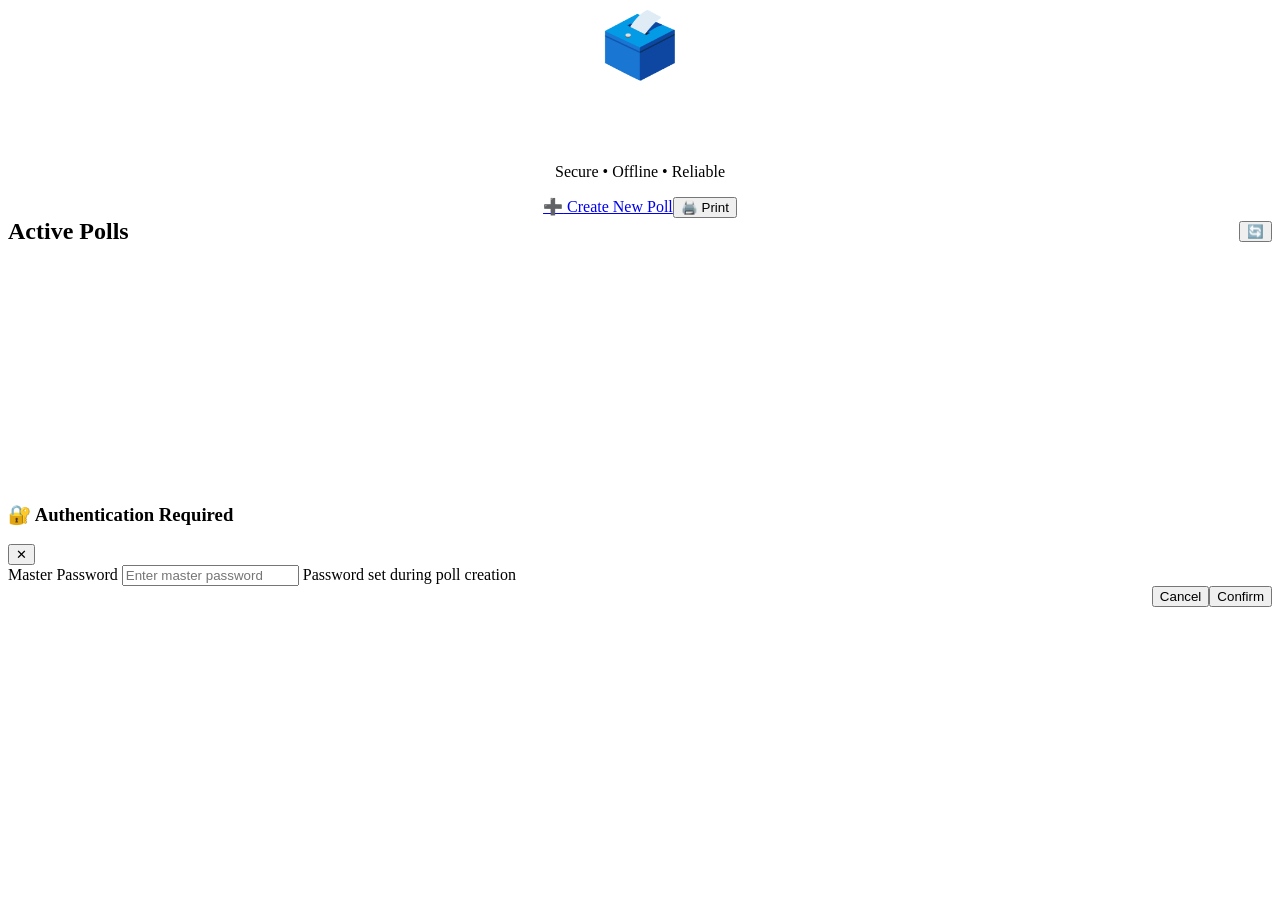
==== index.html @ eddc34a4 "Add files via upload" ====
<!DOCTYPE html>
<html lang="en" data-theme="light">
<head>
  <meta charset="UTF-8">
  <meta name="viewport" content="width=device-width, initial-scale=1.0, viewport-fit=cover">
  <meta name="theme-color" content="#6366f1">
  <meta name="description" content="Secure Offline Voting Portal">
  <title>Election Portal - Home</title>
  <link rel="stylesheet" href="css/styles.css">
  <link rel="preconnect" href="https://fonts.googleapis.com">
  <link href="https://fonts.googleapis.com/css2?family=Inter:wght@400;500;600;700;800&display=swap" rel="stylesheet">
</head>
<body>
  <div class="app-container">
    <header class="glass-panel" style="margin-bottom: var(--spacing-xl); text-align: center;">
      <div style="font-size: 4rem; margin-bottom: var(--spacing-md);">🗳️</div>
      <h1 style="background: linear-gradient(135deg, var(--primary), var(--secondary)); -webkit-background-clip: text; -webkit-text-fill-color: transparent; background-clip: text;">
        Election Portal
      </h1>
      <p style="color: var(--text-secondary);">Secure • Offline • Reliable</p>
      
      <div style="margin-top: var(--spacing-lg); display: flex; gap: var(--spacing-md); justify-content: center; flex-wrap: wrap;">
        <a href="create.html" class="btn btn-primary btn-lg">
          <span>➕</span> Create New Poll
        </a>
        <button onclick="window.print()" class="btn btn-outline">
          <span>🖨️</span> Print
        </button>
      </div>
    </header>

    <div style="display: flex; justify-content: space-between; align-items: center; margin-bottom: var(--spacing-lg);">
      <h2 style="margin: 0;">Active Polls</h2>
      <div>
        <button onclick="refreshPolls()" class="btn btn-sm btn-outline" title="Refresh">
          🔄
        </button>
      </div>
    </div>

    <div id="polls-container">
      <!-- Skeleton Loading -->
      <div class="skeleton" style="height: 120px; margin-bottom: var(--spacing-md);"></div>
      <div class="skeleton" style="height: 120px; margin-bottom: var(--spacing-md);"></div>
    </div>

    <!-- Empty State -->
    <div id="empty-state" style="display: none; text-align: center; padding: var(--spacing-xl);">
      <div style="font-size: 5rem;">📋</div>
      <h3>No Polls Yet</h3>
      <p style="color: var(--text-secondary);">Create your first election poll to get started.</p>
    </div>

    <!-- Stats Section -->
    <div id="stats-section" style="margin-top: var(--spacing-xl); display: none;">
      <div class="glass-panel">
        <h3>📊 Quick Stats</h3>
        <div style="display: grid; grid-template-columns: repeat(3, 1fr); gap: var(--spacing-md); text-align: center;">
          <div>
            <div style="font-size: 2rem; font-weight: 800;" id="stat-total">0</div>
            <small style="color: var(--text-secondary);">Total Polls</small>
          </div>
          <div>
            <div style="font-size: 2rem; font-weight: 800; color: var(--success);" id="stat-active">0</div>
            <small style="color: var(--text-secondary);">Active</small>
          </div>
          <div>
            <div style="font-size: 2rem; font-weight: 800; color: var(--warning);" id="stat-ended">0</div>
            <small style="color: var(--text-secondary);">Ended</small>
          </div>
        </div>
      </div>
    </div>
  </div>

  <!-- Password Modal -->
  <div id="password-modal" class="modal-overlay">
    <div class="modal-dialog">
      <div class="modal-header">
        <h3 id="password-modal-title">🔐 Authentication Required</h3>
        <button class="modal-close" onclick="closeModal('password-modal')">✕</button>
      </div>
      <div class="form-group">
        <label class="form-label" for="master-password">Master Password</label>
        <input type="password" id="master-password" class="form-input" 
               placeholder="Enter master password" autocomplete="off"
               onkeypress="if(event.key==='Enter') confirmAction()">
        <span class="form-hint">Password set during poll creation</span>
      </div>
      <div style="display: flex; gap: var(--spacing-md); justify-content: flex-end;">
        <button class="btn btn-outline" onclick="closeModal('password-modal')">Cancel</button>
        <button class="btn btn-primary" id="confirm-password-btn">Confirm</button>
      </div>
    </div>
  </div>

  <script src="js/db.js"></script>
  <script src="js/crypto.js"></script>
  <script src="js/utils.js"></script>
  <script src="js/notifications.js"></script>
  <script src="js/theme.js"></script>
  <script>
    let currentAction = null;

    async function loadPolls() {
      try {
        const polls = await db.getPolls();
        const container = document.getElementById('polls-container');
        const emptyState = document.getElementById('empty-state');
        const statsSection = document.getElementById('stats-section');

        if (!polls || polls.length === 0) {
          container.innerHTML = '';
          emptyState.style.display = 'block';
          statsSection.style.display = 'none';
          return;
        }

        emptyState.style.display = 'none';
        statsSection.style.display = 'block';

        // Sort polls: active first, then pending, then ended
        const sortedPolls = polls.sort((a, b) => {
          const order = { active: 0, pending: 1, ended: 2 };
          return order[a.status] - order[b.status];
        });

        // Update stats
        document.getElementById('stat-total').textContent = polls.length;
        document.getElementById('stat-active').textContent = polls.filter(p => p.status === 'active').length;
        document.getElementById('stat-ended').textContent = polls.filter(p => p.status === 'ended').length;

        container.innerHTML = sortedPolls.map(poll => {
          const statusBadge = `<span class="badge badge-${poll.status}">${poll.status}</span>`;
          const candidateCount = poll.candidates?.length || 0;
          const voterCount = poll.votedCombos?.length || 0;
          
          let actionButtons = '';
          
          if (poll.status === 'pending') {
            actionButtons = `
              <button class="btn btn-primary btn-sm" onclick="event.stopPropagation(); openActionModal('${poll.id}', 'start')">
                ▶️ Start Poll
              </button>
            `;
          } else if (poll.status === 'active') {
            actionButtons = `
              <button class="btn btn-success btn-sm" onclick="event.stopPropagation(); openVoting('${poll.id}')">
                🗳️ Open Voting
              </button>
            `;
          } else if (poll.status === 'ended') {
            actionButtons = `
              <button class="btn btn-primary btn-sm" onclick="event.stopPropagation(); openResults('${poll.id}')">
                📊 View Results
              </button>
            `;
          }

          return `
            <div class="card" onclick="handleCardClick('${poll.id}')" style="cursor: pointer;">
              <div class="card-header">
                <div>
                  <h3 style="margin: 0;">${escapeHtml(poll.postName)}</h3>
                  ${statusBadge}
                </div>
                <div style="font-size: 0.875rem; color: var(--text-secondary);">
                  ${Utils.formatDate(poll.createdAt)}
                </div>
              </div>
              <div style="margin-bottom: var(--spacing-md); color: var(--text-secondary);">
                <span>👥 ${candidateCount} Candidates</span>
                <span style="margin-left: var(--spacing-lg);">✅ ${voterCount} Votes</span>
              </div>
              <div style="display: flex; gap: var(--spacing-sm); flex-wrap: wrap;">
                ${actionButtons}
              </div>
            </div>
          `;
        }).join('');
      } catch (error) {
        console.error('Error loading polls:', error);
        notifications.error('Failed to load polls');
      }
    }

    function handleCardClick(pollId) {
      // Could expand card or show quick actions
    }

    function openVoting(pollId) {
      window.location.href = `voting.html?pollId=${pollId}`;
    }

    function openResults(pollId) {
      window.location.href = `results.html?pollId=${pollId}`;
    }

    function openActionModal(pollId, actionType) {
      currentAction = { pollId, actionType };
      document.getElementById('master-password').value = '';
      document.getElementById('password-modal-title').textContent = 
        actionType === 'start' ? '🔐 Start Poll' : '🔐 View Results';
      showModal('password-modal');
      
      // Focus on password input
      setTimeout(() => {
        document.getElementById('master-password').focus();
      }, 100);
    }

    async function confirmAction() {
      const password = document.getElementById('master-password').value;
      
      if (!password) {
        notifications.warning('Please enter password');
        return;
      }

      try {
        const poll = await db.getPoll(currentAction.pollId);
        
        if (!poll) {
          notifications.error('Poll not found');
          return;
        }

        const isValid = await cryptoManager.verifyPassword(password, poll.masterPasswordHash);
        
        if (!isValid) {
          notifications.error('Incorrect password');
          document.getElementById('master-password').classList.add('form-error');
          setTimeout(() => {
            document.getElementById('master-password').classList.remove('form-error');
          }, 1000);
          return;
        }

        closeModal('password-modal');

        if (currentAction.actionType === 'start') {
          await handleStartPoll(poll);
        } else if (currentAction.actionType === 'result') {
          openResults(poll.id);
        }
      } catch (error) {
        console.error('Error:', error);
        notifications.error('An error occurred');
      }
    }

    async function handleStartPoll(poll) {
      const allPolls = await db.getPolls();
      const activePoll = allPolls.find(p => p.status === 'active' && p.id !== poll.id);
      
      if (activePoll) {
        notifications.warning(`Another poll "${activePoll.postName}" is already active. End it first.`);
        return;
      }

      poll.status = 'active';
      poll.startedAt = Date.now();
      await db.savePoll(poll);
      
      notifications.success(`Poll "${poll.postName}" started successfully!`);
      Utils.playSound('success');
      
      await loadPolls();
    }

    function showModal(id) {
      document.getElementById(id).classList.add('active');
    }

    function closeModal(id) {
      document.getElementById(id).classList.remove('active');
    }

    async function refreshPolls() {
      db.clearCache();
      await loadPolls();
      notifications.info('Polls refreshed');
    }

    function escapeHtml(text) {
      const div = document.createElement('div');
      div.textContent = text;
      return div.innerHTML;
    }

    // Close modal on overlay click
    document.getElementById('password-modal').addEventListener('click', (e) => {
      if (e.target === e.currentTarget) {
        closeModal('password-modal');
      }
    });

    // Confirm button
    document.getElementById('confirm-password-btn').addEventListener('click', confirmAction);

    // Keyboard shortcuts
    document.addEventListener('keydown', (e) => {
      if (e.key === 'Escape') {
        closeModal('password-modal');
      }
    });

    // Auto-refresh every 30 seconds
    setInterval(refreshPolls, 30000);

    // Initial load
    loadPolls();
  </script>
</body>
</html>
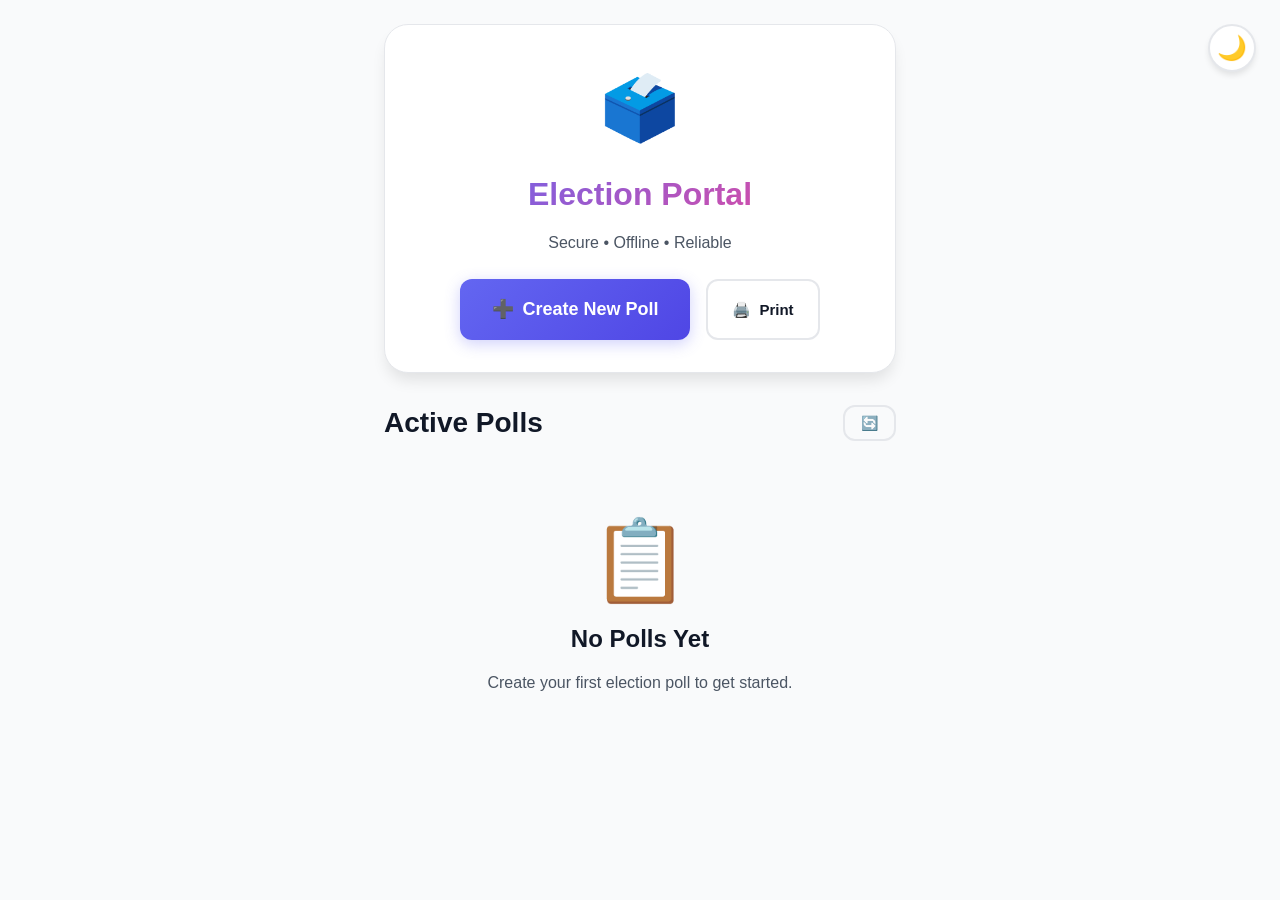
==== commit 33c864a8: "Update index.html" ====
--- a/index.html
+++ b/index.html
@@ -6,7 +6,7 @@
   <meta name="theme-color" content="#6366f1">
   <meta name="description" content="Secure Offline Voting Portal">
   <title>Election Portal - Home</title>
-  <link rel="stylesheet" href="css/styles.css">
+  <link rel="stylesheet" href="styles.css">
   <link rel="preconnect" href="https://fonts.googleapis.com">
   <link href="https://fonts.googleapis.com/css2?family=Inter:wght@400;500;600;700;800&display=swap" rel="stylesheet">
 </head>
@@ -94,11 +94,11 @@
     </div>
   </div>
 
-  <script src="js/db.js"></script>
-  <script src="js/crypto.js"></script>
-  <script src="js/utils.js"></script>
-  <script src="js/notifications.js"></script>
-  <script src="js/theme.js"></script>
+  <script src="db.js"></script>
+  <script src="crypto.js"></script>
+  <script src="utils.js"></script>
+  <script src="notifications.js"></script>
+  <script src="theme.js"></script>
   <script>
     let currentAction = null;
 
--- a/styles.css
+++ b/styles.css
@@ -0,0 +1,688 @@
+/* ===== CSS Custom Properties ===== */
+:root {
+  /* Colors */
+  --primary: #6366f1;
+  --primary-light: #818cf8;
+  --primary-dark: #4f46e5;
+  --secondary: #ec4899;
+  --success: #10b981;
+  --danger: #ef4444;
+  --warning: #f59e0b;
+  --info: #3b82f6;
+  
+  /* Neutrals */
+  --gray-50: #f9fafb;
+  --gray-100: #f3f4f6;
+  --gray-200: #e5e7eb;
+  --gray-300: #d1d5db;
+  --gray-400: #9ca3af;
+  --gray-500: #6b7280;
+  --gray-600: #4b5563;
+  --gray-700: #374151;
+  --gray-800: #1f2937;
+  --gray-900: #111827;
+  
+  /* Theme */
+  --bg-primary: var(--gray-50);
+  --bg-secondary: #ffffff;
+  --bg-tertiary: var(--gray-100);
+  --text-primary: var(--gray-900);
+  --text-secondary: var(--gray-600);
+  --border-color: var(--gray-200);
+  --shadow-sm: 0 1px 2px rgba(0,0,0,0.05);
+  --shadow-md: 0 4px 6px -1px rgba(0,0,0,0.1);
+  --shadow-lg: 0 10px 15px -3px rgba(0,0,0,0.1);
+  --shadow-xl: 0 20px 25px -5px rgba(0,0,0,0.1);
+  
+  /* Spacing */
+  --spacing-xs: 0.25rem;
+  --spacing-sm: 0.5rem;
+  --spacing-md: 1rem;
+  --spacing-lg: 1.5rem;
+  --spacing-xl: 2rem;
+  
+  /* Border Radius */
+  --radius-sm: 0.375rem;
+  --radius-md: 0.5rem;
+  --radius-lg: 0.75rem;
+  --radius-xl: 1rem;
+  --radius-2xl: 1.5rem;
+  --radius-full: 9999px;
+  
+  /* Transitions */
+  --transition-fast: 150ms cubic-bezier(0.4, 0, 0.2, 1);
+  --transition-base: 300ms cubic-bezier(0.4, 0, 0.2, 1);
+  --transition-slow: 500ms cubic-bezier(0.4, 0, 0.2, 1);
+}
+
+/* Dark Theme */
+[data-theme="dark"] {
+  --bg-primary: var(--gray-900);
+  --bg-secondary: var(--gray-800);
+  --bg-tertiary: var(--gray-700);
+  --text-primary: var(--gray-50);
+  --text-secondary: var(--gray-300);
+  --border-color: var(--gray-600);
+  --shadow-sm: 0 1px 2px rgba(0,0,0,0.3);
+  --shadow-md: 0 4px 6px rgba(0,0,0,0.4);
+  --shadow-lg: 0 10px 15px rgba(0,0,0,0.5);
+  --shadow-xl: 0 20px 25px rgba(0,0,0,0.6);
+}
+
+/* ===== Reset & Base ===== */
+*,
+*::before,
+*::after {
+  margin: 0;
+  padding: 0;
+  box-sizing: border-box;
+}
+
+html {
+  font-size: 16px;
+  -webkit-text-size-adjust: 100%;
+}
+
+body {
+  font-family: 'Inter', -apple-system, BlinkMacSystemFont, 'Segoe UI', Roboto, sans-serif;
+  background: var(--bg-primary);
+  color: var(--text-primary);
+  line-height: 1.6;
+  min-height: 100vh;
+  transition: background var(--transition-base), color var(--transition-base);
+  overflow-x: hidden;
+}
+
+/* ===== Scrollbar Styling ===== */
+::-webkit-scrollbar {
+  width: 8px;
+}
+
+::-webkit-scrollbar-track {
+  background: var(--bg-tertiary);
+}
+
+::-webkit-scrollbar-thumb {
+  background: var(--primary-light);
+  border-radius: var(--radius-full);
+}
+
+::-webkit-scrollbar-thumb:hover {
+  background: var(--primary);
+}
+
+/* ===== Typography ===== */
+h1, h2, h3, h4, h5, h6 {
+  font-weight: 700;
+  line-height: 1.2;
+  margin-bottom: var(--spacing-md);
+}
+
+h1 { font-size: 2rem; }
+h2 { font-size: 1.75rem; }
+h3 { font-size: 1.5rem; }
+h4 { font-size: 1.25rem; }
+
+p {
+  margin-bottom: var(--spacing-md);
+}
+
+/* ===== Layout ===== */
+.app-container {
+  max-width: 560px;
+  margin: 0 auto;
+  padding: var(--spacing-lg);
+  min-height: 100vh;
+}
+
+.glass-panel {
+  background: var(--bg-secondary);
+  backdrop-filter: blur(20px);
+  border: 1px solid var(--border-color);
+  border-radius: var(--radius-2xl);
+  padding: var(--spacing-xl);
+  box-shadow: var(--shadow-lg);
+}
+
+/* ===== Theme Toggle ===== */
+.theme-toggle {
+  position: fixed;
+  top: var(--spacing-lg);
+  right: var(--spacing-lg);
+  z-index: 1000;
+  background: var(--bg-secondary);
+  border: 2px solid var(--border-color);
+  border-radius: var(--radius-full);
+  width: 48px;
+  height: 48px;
+  cursor: pointer;
+  display: flex;
+  align-items: center;
+  justify-content: center;
+  font-size: 1.5rem;
+  box-shadow: var(--shadow-md);
+  transition: all var(--transition-fast);
+}
+
+.theme-toggle:hover {
+  transform: scale(1.1) rotate(15deg);
+  box-shadow: var(--shadow-lg);
+}
+
+.theme-toggle:active {
+  transform: scale(0.95);
+}
+
+/* ===== Buttons ===== */
+.btn {
+  display: inline-flex;
+  align-items: center;
+  justify-content: center;
+  gap: var(--spacing-sm);
+  padding: 0.75rem 1.5rem;
+  border: none;
+  border-radius: var(--radius-lg);
+  font-weight: 600;
+  font-size: 0.9375rem;
+  cursor: pointer;
+  transition: all var(--transition-fast);
+  text-decoration: none;
+  position: relative;
+  overflow: hidden;
+  white-space: nowrap;
+}
+
+.btn::after {
+  content: '';
+  position: absolute;
+  inset: 0;
+  background: rgba(255,255,255,0.1);
+  opacity: 0;
+  transition: opacity var(--transition-fast);
+}
+
+.btn:hover::after {
+  opacity: 1;
+}
+
+.btn:active {
+  transform: scale(0.97);
+}
+
+.btn:disabled {
+  opacity: 0.5;
+  cursor: not-allowed;
+  pointer-events: none;
+}
+
+.btn-primary {
+  background: linear-gradient(135deg, var(--primary), var(--primary-dark));
+  color: white;
+  box-shadow: 0 4px 15px rgba(99, 102, 241, 0.3);
+}
+
+.btn-primary:hover {
+  box-shadow: 0 6px 20px rgba(99, 102, 241, 0.4);
+  transform: translateY(-2px);
+}
+
+.btn-success {
+  background: linear-gradient(135deg, var(--success), #059669);
+  color: white;
+  box-shadow: 0 4px 15px rgba(16, 185, 129, 0.3);
+}
+
+.btn-success:hover {
+  box-shadow: 0 6px 20px rgba(16, 185, 129, 0.4);
+}
+
+.btn-danger {
+  background: linear-gradient(135deg, var(--danger), #dc2626);
+  color: white;
+  box-shadow: 0 4px 15px rgba(239, 68, 68, 0.3);
+}
+
+.btn-outline {
+  background: transparent;
+  border: 2px solid var(--border-color);
+  color: var(--text-primary);
+}
+
+.btn-outline:hover {
+  background: var(--bg-tertiary);
+  border-color: var(--primary);
+  color: var(--primary);
+}
+
+.btn-lg {
+  padding: 1rem 2rem;
+  font-size: 1.125rem;
+}
+
+.btn-sm {
+  padding: 0.5rem 1rem;
+  font-size: 0.875rem;
+}
+
+.btn-block {
+  display: flex;
+  width: 100%;
+}
+
+.btn-icon {
+  width: 40px;
+  height: 40px;
+  padding: 0;
+  border-radius: var(--radius-full);
+}
+
+/* ===== Forms ===== */
+.form-group {
+  margin-bottom: var(--spacing-lg);
+}
+
+.form-label {
+  display: block;
+  font-weight: 600;
+  margin-bottom: var(--spacing-sm);
+  color: var(--text-secondary);
+  font-size: 0.9375rem;
+}
+
+.form-input,
+.form-select,
+.form-textarea {
+  width: 100%;
+  padding: 0.75rem 1rem;
+  border: 2px solid var(--border-color);
+  border-radius: var(--radius-lg);
+  background: var(--bg-secondary);
+  color: var(--text-primary);
+  font-size: 1rem;
+  transition: all var(--transition-fast);
+  font-family: inherit;
+}
+
+.form-input:focus,
+.form-select:focus,
+.form-textarea:focus {
+  outline: none;
+  border-color: var(--primary);
+  box-shadow: 0 0 0 4px rgba(99, 102, 241, 0.1);
+}
+
+.form-input::placeholder {
+  color: var(--gray-400);
+}
+
+.form-hint {
+  font-size: 0.8125rem;
+  color: var(--text-secondary);
+  margin-top: var(--spacing-xs);
+}
+
+.form-error {
+  border-color: var(--danger) !important;
+  box-shadow: 0 0 0 4px rgba(239, 68, 68, 0.1) !important;
+}
+
+/* ===== Cards ===== */
+.card {
+  background: var(--bg-secondary);
+  border: 1px solid var(--border-color);
+  border-radius: var(--radius-xl);
+  padding: var(--spacing-lg);
+  margin-bottom: var(--spacing-lg);
+  box-shadow: var(--shadow-sm);
+  transition: all var(--transition-fast);
+}
+
+.card:hover {
+  box-shadow: var(--shadow-md);
+  transform: translateY(-2px);
+}
+
+.card-header {
+  display: flex;
+  justify-content: space-between;
+  align-items: center;
+  margin-bottom: var(--spacing-md);
+}
+
+/* ===== Badges ===== */
+.badge {
+  display: inline-flex;
+  align-items: center;
+  padding: 0.25rem 0.75rem;
+  border-radius: var(--radius-full);
+  font-size: 0.75rem;
+  font-weight: 700;
+  text-transform: uppercase;
+  letter-spacing: 0.05em;
+}
+
+.badge-pending {
+  background: #fef3c7;
+  color: #92400e;
+}
+
+.badge-active {
+  background: #d1fae5;
+  color: #065f46;
+  animation: pulse 2s infinite;
+}
+
+.badge-ended {
+  background: #e5e7eb;
+  color: #374151;
+}
+
+@keyframes pulse {
+  0%, 100% { opacity: 1; }
+  50% { opacity: 0.7; }
+}
+
+/* ===== Modals ===== */
+.modal-overlay {
+  position: fixed;
+  inset: 0;
+  background: rgba(0, 0, 0, 0.7);
+  backdrop-filter: blur(8px);
+  display: none;
+  align-items: center;
+  justify-content: center;
+  z-index: 2000;
+  animation: fadeIn 0.2s ease;
+}
+
+.modal-overlay.active {
+  display: flex;
+}
+
+.modal-dialog {
+  background: var(--bg-secondary);
+  border-radius: var(--radius-2xl);
+  padding: var(--spacing-xl);
+  max-width: 90vw;
+  width: 440px;
+  max-height: 90vh;
+  overflow-y: auto;
+  box-shadow: var(--shadow-xl);
+  animation: slideUp 0.3s cubic-bezier(0.4, 0, 0.2, 1);
+  position: relative;
+}
+
+.modal-header {
+  display: flex;
+  justify-content: space-between;
+  align-items: center;
+  margin-bottom: var(--spacing-lg);
+}
+
+.modal-close {
+  background: none;
+  border: none;
+  font-size: 1.5rem;
+  cursor: pointer;
+  color: var(--text-secondary);
+  width: 32px;
+  height: 32px;
+  border-radius: var(--radius-full);
+  display: flex;
+  align-items: center;
+  justify-content: center;
+  transition: all var(--transition-fast);
+}
+
+.modal-close:hover {
+  background: var(--bg-tertiary);
+  color: var(--text-primary);
+}
+
+/* ===== Animations ===== */
+@keyframes fadeIn {
+  from { opacity: 0; }
+  to { opacity: 1; }
+}
+
+@keyframes slideUp {
+  from {
+    opacity: 0;
+    transform: translateY(30px) scale(0.95);
+  }
+  to {
+    opacity: 1;
+    transform: translateY(0) scale(1);
+  }
+}
+
+@keyframes slideInRight {
+  from {
+    opacity: 0;
+    transform: translateX(50px);
+  }
+  to {
+    opacity: 1;
+    transform: translateX(0);
+  }
+}
+
+@keyframes bounceIn {
+  0% { transform: scale(0); }
+  50% { transform: scale(1.2); }
+  100% { transform: scale(1); }
+}
+
+@keyframes confetti {
+  0% { transform: translateY(0) rotate(0deg); opacity: 1; }
+  100% { transform: translateY(-100px) rotate(720deg); opacity: 0; }
+}
+
+/* ===== Toast Notifications ===== */
+.toast-container {
+  position: fixed;
+  top: var(--spacing-lg);
+  right: var(--spacing-lg);
+  z-index: 3000;
+  display: flex;
+  flex-direction: column;
+  gap: var(--spacing-sm);
+}
+
+.toast {
+  background: var(--bg-secondary);
+  border: 1px solid var(--border-color);
+  border-radius: var(--radius-lg);
+  padding: var(--spacing-md) var(--spacing-lg);
+  box-shadow: var(--shadow-lg);
+  animation: slideInRight 0.3s ease;
+  display: flex;
+  align-items: center;
+  gap: var(--spacing-sm);
+  min-width: 300px;
+  backdrop-filter: blur(10px);
+}
+
+.toast-success {
+  border-left: 4px solid var(--success);
+}
+
+.toast-error {
+  border-left: 4px solid var(--danger);
+}
+
+.toast-warning {
+  border-left: 4px solid var(--warning);
+}
+
+.toast-info {
+  border-left: 4px solid var(--info);
+}
+
+/* ===== Skeleton Loading ===== */
+.skeleton {
+  background: linear-gradient(90deg, var(--bg-tertiary) 25%, var(--bg-secondary) 50%, var(--bg-tertiary) 75%);
+  background-size: 200% 100%;
+  animation: shimmer 1.5s infinite;
+  border-radius: var(--radius-md);
+}
+
+@keyframes shimmer {
+  0% { background-position: 200% 0; }
+  100% { background-position: -200% 0; }
+}
+
+/* ===== Progress Bar ===== */
+.progress-bar {
+  width: 100%;
+  height: 8px;
+  background: var(--bg-tertiary);
+  border-radius: var(--radius-full);
+  overflow: hidden;
+}
+
+.progress-fill {
+  height: 100%;
+  background: linear-gradient(90deg, var(--primary), var(--secondary));
+  border-radius: var(--radius-full);
+  transition: width var(--transition-slow);
+}
+
+/* ===== Vote Counter Animation ===== */
+.vote-counter {
+  font-size: 2rem;
+  font-weight: 800;
+  background: linear-gradient(135deg, var(--primary), var(--secondary));
+  -webkit-background-clip: text;
+  -webkit-text-fill-color: transparent;
+  background-clip: text;
+}
+
+.counter-animate {
+  animation: countUp 0.5s ease;
+}
+
+@keyframes countUp {
+  from { transform: scale(1.5); opacity: 0; }
+  to { transform: scale(1); opacity: 1; }
+}
+
+/* ===== Candidate Card in Voting ===== */
+.candidate-vote-card {
+  display: grid;
+  grid-template-columns: 80px 1fr auto;
+  align-items: center;
+  gap: var(--spacing-md);
+  padding: var(--spacing-lg);
+  background: var(--bg-secondary);
+  border: 2px solid var(--border-color);
+  border-radius: var(--radius-xl);
+  margin-bottom: var(--spacing-md);
+  cursor: pointer;
+  transition: all var(--transition-fast);
+}
+
+.candidate-vote-card:hover {
+  border-color: var(--primary);
+  box-shadow: var(--shadow-md);
+  transform: translateX(4px);
+}
+
+.candidate-vote-card.selected {
+  border-color: var(--primary);
+  background: rgba(99, 102, 241, 0.05);
+  box-shadow: 0 0 0 4px rgba(99, 102, 241, 0.1);
+}
+
+.candidate-photo {
+  width: 80px;
+  height: 80px;
+  border-radius: 50%;
+  object-fit: cover;
+  border: 3px solid var(--primary-light);
+}
+
+.candidate-details h3 {
+  margin-bottom: var(--spacing-xs);
+}
+
+/* ===== Winner Celebration ===== */
+.winner-section {
+  background: linear-gradient(135deg, #fbbf24, #f59e0b, #ef4444);
+  border-radius: var(--radius-2xl);
+  padding: var(--spacing-xl);
+  color: white;
+  text-align: center;
+  position: relative;
+  overflow: hidden;
+  margin-bottom: var(--spacing-xl);
+}
+
+.winner-section::before {
+  content: '🎉';
+  position: absolute;
+  font-size: 4rem;
+  animation: confetti 2s ease infinite;
+  opacity: 0.3;
+}
+
+.winner-photo {
+  width: 120px;
+  height: 120px;
+  border-radius: 50%;
+  border: 4px solid white;
+  box-shadow: var(--shadow-lg);
+  margin: var(--spacing-md) auto;
+}
+
+/* ===== Responsive ===== */
+@media (max-width: 640px) {
+  .app-container {
+    padding: var(--spacing-md);
+  }
+  
+  .modal-dialog {
+    width: 95vw;
+    padding: var(--spacing-lg);
+  }
+  
+  h1 { font-size: 1.5rem; }
+  h2 { font-size: 1.25rem; }
+}
+
+/* ===== Print Styles ===== */
+@media print {
+  .theme-toggle,
+  .btn,
+  .modal-overlay,
+  .toast-container {
+    display: none !important;
+  }
+  
+  body {
+    background: white;
+    color: black;
+  }
+  
+  .app-container {
+    max-width: 100%;
+  }
+}
+
+/* ===== Accessibility ===== */
+.sr-only {
+  position: absolute;
+  width: 1px;
+  height: 1px;
+  padding: 0;
+  margin: -1px;
+  overflow: hidden;
+  clip: rect(0,0,0,0);
+  border: 0;
+}
+
+:focus-visible {
+  outline: 3px solid var(--primary);
+  outline-offset: 2px;
+}
+
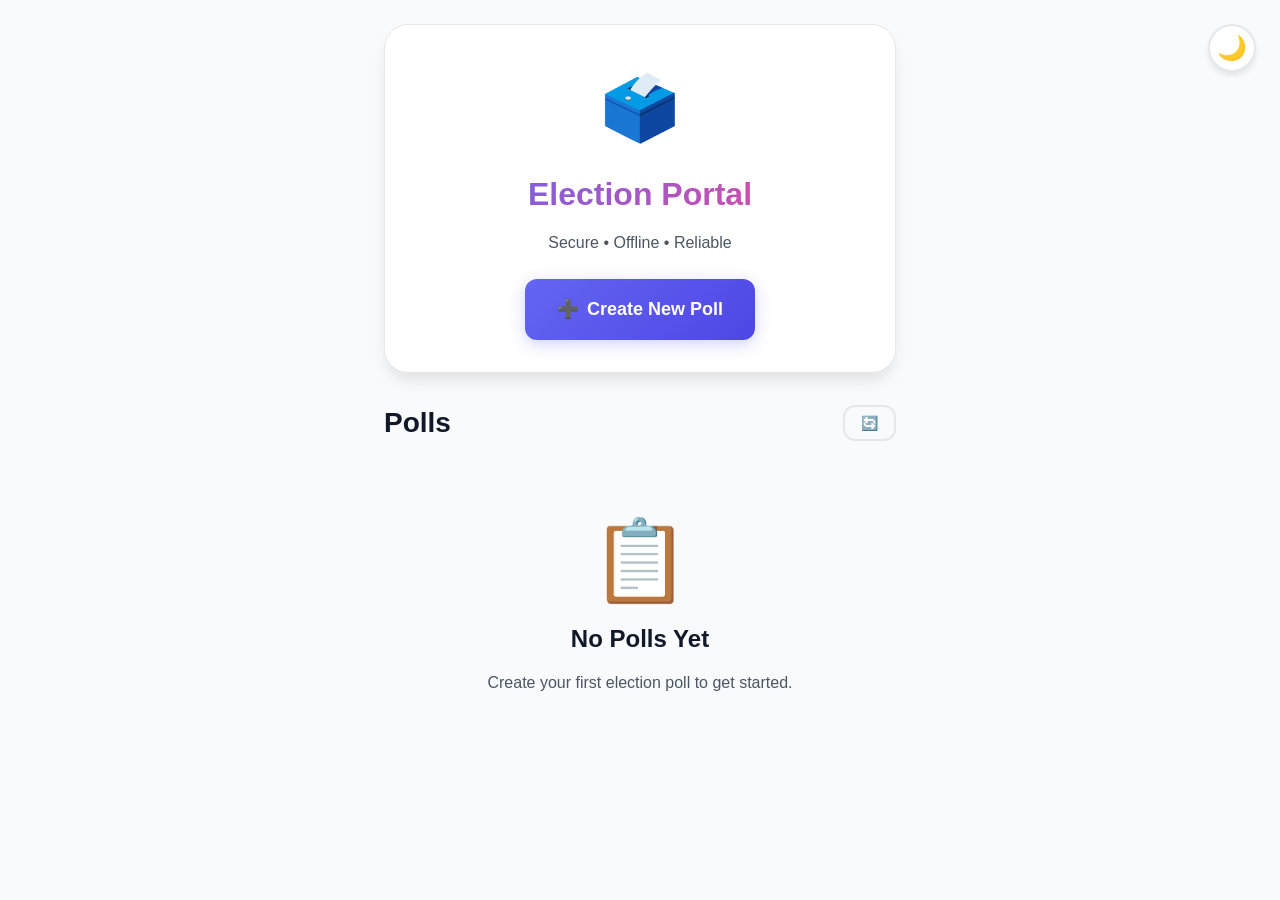
==== commit 1dce384a: "Update index.html" ====
--- a/index.html
+++ b/index.html
@@ -9,6 +9,41 @@
   <link rel="stylesheet" href="styles.css">
   <link rel="preconnect" href="https://fonts.googleapis.com">
   <link href="https://fonts.googleapis.com/css2?family=Inter:wght@400;500;600;700;800&display=swap" rel="stylesheet">
+  <style>
+    .poll-actions {
+      display: flex;
+      gap: 8px;
+      flex-wrap: wrap;
+      margin-top: 12px;
+    }
+    
+    .delete-btn {
+      background: transparent;
+      border: 1px solid var(--danger);
+      color: var(--danger);
+      padding: 6px 14px;
+      border-radius: 20px;
+      cursor: pointer;
+      font-size: 0.8125rem;
+      font-weight: 600;
+      transition: all 0.2s ease;
+    }
+    
+    .delete-btn:hover {
+      background: var(--danger);
+      color: white;
+    }
+    
+    .delete-confirm-modal .modal-dialog {
+      max-width: 380px;
+      text-align: center;
+    }
+    
+    .delete-icon {
+      font-size: 3rem;
+      margin-bottom: 12px;
+    }
+  </style>
 </head>
 <body>
   <div class="app-container">
@@ -19,23 +54,18 @@
       </h1>
       <p style="color: var(--text-secondary);">Secure • Offline • Reliable</p>
       
-      <div style="margin-top: var(--spacing-lg); display: flex; gap: var(--spacing-md); justify-content: center; flex-wrap: wrap;">
+      <div style="margin-top: var(--spacing-lg);">
         <a href="create.html" class="btn btn-primary btn-lg">
           <span>➕</span> Create New Poll
         </a>
-        <button onclick="window.print()" class="btn btn-outline">
-          <span>🖨️</span> Print
-        </button>
       </div>
     </header>
 
     <div style="display: flex; justify-content: space-between; align-items: center; margin-bottom: var(--spacing-lg);">
-      <h2 style="margin: 0;">Active Polls</h2>
-      <div>
-        <button onclick="refreshPolls()" class="btn btn-sm btn-outline" title="Refresh">
-          🔄
-        </button>
-      </div>
+      <h2 style="margin: 0;">Polls</h2>
+      <button onclick="refreshPolls()" class="btn btn-sm btn-outline" title="Refresh">
+        🔄
+      </button>
     </div>
 
     <div id="polls-container">
@@ -94,6 +124,22 @@
     </div>
   </div>
 
+  <!-- Delete Confirmation Modal -->
+  <div id="delete-confirm-modal" class="modal-overlay delete-confirm-modal">
+    <div class="modal-dialog">
+      <div class="delete-icon">🗑️</div>
+      <h3>Delete Poll?</h3>
+      <p style="color: var(--text-secondary); margin-bottom: 8px;" id="delete-poll-name"></p>
+      <p style="color: var(--danger); font-size: 0.875rem; font-weight: 600;">
+        ⚠️ This action cannot be undone!
+      </p>
+      <div style="display: flex; gap: var(--spacing-md); justify-content: center; margin-top: var(--spacing-lg);">
+        <button class="btn btn-outline" onclick="closeModal('delete-confirm-modal')">Cancel</button>
+        <button class="btn btn-danger" id="confirm-delete-btn">Delete Permanently</button>
+      </div>
+    </div>
+  </div>
+
   <script src="db.js"></script>
   <script src="crypto.js"></script>
   <script src="utils.js"></script>
@@ -101,6 +147,7 @@
   <script src="theme.js"></script>
   <script>
     let currentAction = null;
+    let pollToDelete = null;
 
     async function loadPolls() {
       try {
@@ -141,6 +188,9 @@
             actionButtons = `
               <button class="btn btn-primary btn-sm" onclick="event.stopPropagation(); openActionModal('${poll.id}', 'start')">
                 ▶️ Start Poll
+              </button>
+              <button class="delete-btn" onclick="event.stopPropagation(); confirmDelete('${poll.id}')">
+                🗑️ Delete
               </button>
             `;
           } else if (poll.status === 'active') {
@@ -154,6 +204,9 @@
               <button class="btn btn-primary btn-sm" onclick="event.stopPropagation(); openResults('${poll.id}')">
                 📊 View Results
               </button>
+              <button class="delete-btn" onclick="event.stopPropagation(); confirmDelete('${poll.id}')">
+                🗑️ Delete
+              </button>
             `;
           }
 
@@ -161,18 +214,22 @@
             <div class="card" onclick="handleCardClick('${poll.id}')" style="cursor: pointer;">
               <div class="card-header">
                 <div>
-                  <h3 style="margin: 0;">${escapeHtml(poll.postName)}</h3>
-                  ${statusBadge}
+                  <h3 style="margin: 0;">${escapeHtml(poll.electionName || poll.postName)}</h3>
+                  <small style="color: var(--text-secondary);">${escapeHtml(poll.institution || '')}</small>
+                  <div style="margin-top: 4px;">
+                    ${statusBadge}
+                  </div>
                 </div>
                 <div style="font-size: 0.875rem; color: var(--text-secondary);">
                   ${Utils.formatDate(poll.createdAt)}
                 </div>
               </div>
               <div style="margin-bottom: var(--spacing-md); color: var(--text-secondary);">
-                <span>👥 ${candidateCount} Candidates</span>
+                <span>📋 ${escapeHtml(poll.postName)}</span>
+                <span style="margin-left: var(--spacing-lg);">👥 ${candidateCount} Candidates</span>
                 <span style="margin-left: var(--spacing-lg);">✅ ${voterCount} Votes</span>
               </div>
-              <div style="display: flex; gap: var(--spacing-sm); flex-wrap: wrap;">
+              <div class="poll-actions">
                 ${actionButtons}
               </div>
             </div>
@@ -185,7 +242,14 @@
     }
 
     function handleCardClick(pollId) {
-      // Could expand card or show quick actions
+      // Navigate based on status
+      db.getPoll(pollId).then(poll => {
+        if (poll.status === 'active') {
+          openVoting(pollId);
+        } else if (poll.status === 'ended') {
+          openResults(pollId);
+        }
+      });
     }
 
     function openVoting(pollId) {
@@ -203,11 +267,34 @@
         actionType === 'start' ? '🔐 Start Poll' : '🔐 View Results';
       showModal('password-modal');
       
-      // Focus on password input
       setTimeout(() => {
         document.getElementById('master-password').focus();
       }, 100);
     }
+
+    // Delete functionality
+    async function confirmDelete(pollId) {
+      pollToDelete = pollId;
+      const poll = await db.getPoll(pollId);
+      document.getElementById('delete-poll-name').textContent = 
+        `${poll.electionName || poll.postName} - ${poll.postName}`;
+      showModal('delete-confirm-modal');
+    }
+
+    document.getElementById('confirm-delete-btn').addEventListener('click', async () => {
+      if (!pollToDelete) return;
+      
+      try {
+        await db.deletePoll(pollToDelete);
+        closeModal('delete-confirm-modal');
+        notifications.success('Poll deleted successfully');
+        pollToDelete = null;
+        await loadPolls();
+      } catch (error) {
+        console.error('Error deleting poll:', error);
+        notifications.error('Failed to delete poll');
+      }
+    });
 
     async function confirmAction() {
       const password = document.getElementById('master-password').value;
@@ -254,7 +341,7 @@
       const activePoll = allPolls.find(p => p.status === 'active' && p.id !== poll.id);
       
       if (activePoll) {
-        notifications.warning(`Another poll "${activePoll.postName}" is already active. End it first.`);
+        notifications.warning(`Another poll "${activePoll.electionName || activePoll.postName}" is already active. End it first.`);
         return;
       }
 
@@ -262,7 +349,7 @@
       poll.startedAt = Date.now();
       await db.savePoll(poll);
       
-      notifications.success(`Poll "${poll.postName}" started successfully!`);
+      notifications.success(`Poll "${poll.electionName || poll.postName}" started successfully!`);
       Utils.playSound('success');
       
       await loadPolls();
@@ -284,24 +371,26 @@
 
     function escapeHtml(text) {
       const div = document.createElement('div');
-      div.textContent = text;
+      div.textContent = text || '';
       return div.innerHTML;
     }
 
-    // Close modal on overlay click
-    document.getElementById('password-modal').addEventListener('click', (e) => {
-      if (e.target === e.currentTarget) {
-        closeModal('password-modal');
-      }
+    // Close modals on overlay click
+    document.querySelectorAll('.modal-overlay').forEach(overlay => {
+      overlay.addEventListener('click', (e) => {
+        if (e.target === e.currentTarget) {
+          closeModal(overlay.id);
+        }
+      });
     });
 
-    // Confirm button
     document.getElementById('confirm-password-btn').addEventListener('click', confirmAction);
 
     // Keyboard shortcuts
     document.addEventListener('keydown', (e) => {
       if (e.key === 'Escape') {
         closeModal('password-modal');
+        closeModal('delete-confirm-modal');
       }
     });
 
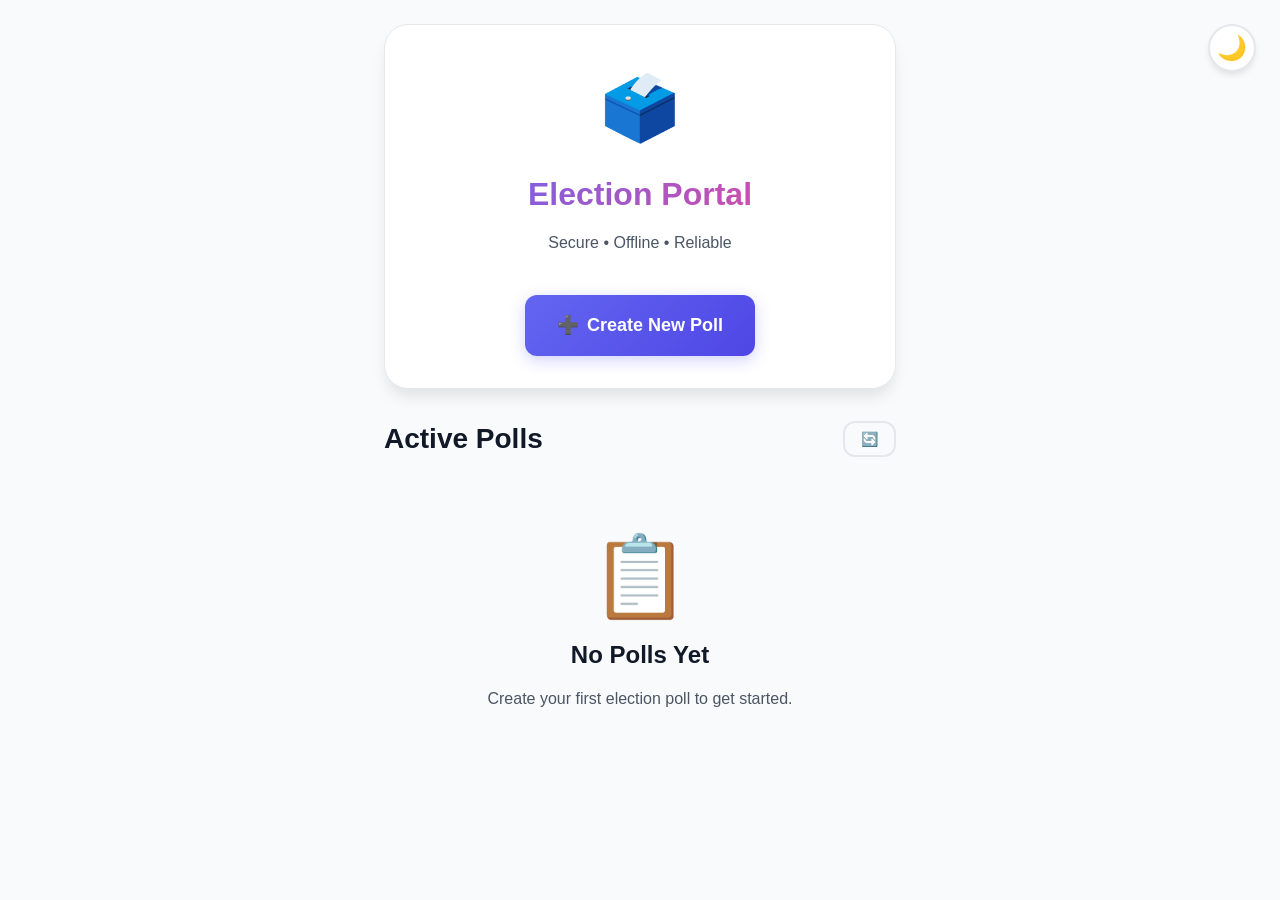
==== commit b7fcfbc5: "Update index.html" ====
--- a/index.html
+++ b/index.html
@@ -4,46 +4,10 @@
   <meta charset="UTF-8">
   <meta name="viewport" content="width=device-width, initial-scale=1.0, viewport-fit=cover">
   <meta name="theme-color" content="#6366f1">
-  <meta name="description" content="Secure Offline Voting Portal">
   <title>Election Portal - Home</title>
   <link rel="stylesheet" href="styles.css">
   <link rel="preconnect" href="https://fonts.googleapis.com">
   <link href="https://fonts.googleapis.com/css2?family=Inter:wght@400;500;600;700;800&display=swap" rel="stylesheet">
-  <style>
-    .poll-actions {
-      display: flex;
-      gap: 8px;
-      flex-wrap: wrap;
-      margin-top: 12px;
-    }
-    
-    .delete-btn {
-      background: transparent;
-      border: 1px solid var(--danger);
-      color: var(--danger);
-      padding: 6px 14px;
-      border-radius: 20px;
-      cursor: pointer;
-      font-size: 0.8125rem;
-      font-weight: 600;
-      transition: all 0.2s ease;
-    }
-    
-    .delete-btn:hover {
-      background: var(--danger);
-      color: white;
-    }
-    
-    .delete-confirm-modal .modal-dialog {
-      max-width: 380px;
-      text-align: center;
-    }
-    
-    .delete-icon {
-      font-size: 3rem;
-      margin-bottom: 12px;
-    }
-  </style>
 </head>
 <body>
   <div class="app-container">
@@ -53,35 +17,27 @@
         Election Portal
       </h1>
       <p style="color: var(--text-secondary);">Secure • Offline • Reliable</p>
-      
-      <div style="margin-top: var(--spacing-lg);">
-        <a href="create.html" class="btn btn-primary btn-lg">
-          <span>➕</span> Create New Poll
-        </a>
-      </div>
+      <a href="create.html" class="btn btn-primary btn-lg" style="margin-top: var(--spacing-lg);">
+        <span>➕</span> Create New Poll
+      </a>
     </header>
 
     <div style="display: flex; justify-content: space-between; align-items: center; margin-bottom: var(--spacing-lg);">
-      <h2 style="margin: 0;">Polls</h2>
-      <button onclick="refreshPolls()" class="btn btn-sm btn-outline" title="Refresh">
-        🔄
-      </button>
+      <h2 style="margin: 0;">Active Polls</h2>
+      <button onclick="refreshPolls()" class="btn btn-sm btn-outline" title="Refresh">🔄</button>
     </div>
 
     <div id="polls-container">
-      <!-- Skeleton Loading -->
       <div class="skeleton" style="height: 120px; margin-bottom: var(--spacing-md);"></div>
       <div class="skeleton" style="height: 120px; margin-bottom: var(--spacing-md);"></div>
     </div>
 
-    <!-- Empty State -->
     <div id="empty-state" style="display: none; text-align: center; padding: var(--spacing-xl);">
       <div style="font-size: 5rem;">📋</div>
       <h3>No Polls Yet</h3>
       <p style="color: var(--text-secondary);">Create your first election poll to get started.</p>
     </div>
 
-    <!-- Stats Section -->
     <div id="stats-section" style="margin-top: var(--spacing-xl); display: none;">
       <div class="glass-panel">
         <h3>📊 Quick Stats</h3>
@@ -103,7 +59,7 @@
     </div>
   </div>
 
-  <!-- Password Modal -->
+  <!-- Password Modal (for Start / Result / Delete) -->
   <div id="password-modal" class="modal-overlay">
     <div class="modal-dialog">
       <div class="modal-header">
@@ -115,27 +71,10 @@
         <input type="password" id="master-password" class="form-input" 
                placeholder="Enter master password" autocomplete="off"
                onkeypress="if(event.key==='Enter') confirmAction()">
-        <span class="form-hint">Password set during poll creation</span>
       </div>
       <div style="display: flex; gap: var(--spacing-md); justify-content: flex-end;">
         <button class="btn btn-outline" onclick="closeModal('password-modal')">Cancel</button>
         <button class="btn btn-primary" id="confirm-password-btn">Confirm</button>
-      </div>
-    </div>
-  </div>
-
-  <!-- Delete Confirmation Modal -->
-  <div id="delete-confirm-modal" class="modal-overlay delete-confirm-modal">
-    <div class="modal-dialog">
-      <div class="delete-icon">🗑️</div>
-      <h3>Delete Poll?</h3>
-      <p style="color: var(--text-secondary); margin-bottom: 8px;" id="delete-poll-name"></p>
-      <p style="color: var(--danger); font-size: 0.875rem; font-weight: 600;">
-        ⚠️ This action cannot be undone!
-      </p>
-      <div style="display: flex; gap: var(--spacing-md); justify-content: center; margin-top: var(--spacing-lg);">
-        <button class="btn btn-outline" onclick="closeModal('delete-confirm-modal')">Cancel</button>
-        <button class="btn btn-danger" id="confirm-delete-btn">Delete Permanently</button>
       </div>
     </div>
   </div>
@@ -146,8 +85,7 @@
   <script src="notifications.js"></script>
   <script src="theme.js"></script>
   <script>
-    let currentAction = null;
-    let pollToDelete = null;
+    let currentAction = null; // { pollId, type: 'start' | 'result' | 'delete' }
 
     async function loadPolls() {
       try {
@@ -166,13 +104,11 @@
         emptyState.style.display = 'none';
         statsSection.style.display = 'block';
 
-        // Sort polls: active first, then pending, then ended
         const sortedPolls = polls.sort((a, b) => {
           const order = { active: 0, pending: 1, ended: 2 };
           return order[a.status] - order[b.status];
         });
 
-        // Update stats
         document.getElementById('stat-total').textContent = polls.length;
         document.getElementById('stat-active').textContent = polls.filter(p => p.status === 'active').length;
         document.getElementById('stat-ended').textContent = polls.filter(p => p.status === 'ended').length;
@@ -181,77 +117,49 @@
           const statusBadge = `<span class="badge badge-${poll.status}">${poll.status}</span>`;
           const candidateCount = poll.candidates?.length || 0;
           const voterCount = poll.votedCombos?.length || 0;
-          
+          const registrationEnabled = poll.enableRegistration ? '🔒 Reg. ON' : '🔓 Open';
+
           let actionButtons = '';
-          
           if (poll.status === 'pending') {
             actionButtons = `
-              <button class="btn btn-primary btn-sm" onclick="event.stopPropagation(); openActionModal('${poll.id}', 'start')">
-                ▶️ Start Poll
-              </button>
-              <button class="delete-btn" onclick="event.stopPropagation(); confirmDelete('${poll.id}')">
-                🗑️ Delete
-              </button>
+              <button class="btn btn-primary btn-sm" onclick="event.stopPropagation(); openActionModal('${poll.id}','start')">▶️ Start</button>
+              <button class="btn btn-outline btn-sm" style="color: var(--danger);" onclick="event.stopPropagation(); openActionModal('${poll.id}','delete')">🗑️ Delete</button>
             `;
           } else if (poll.status === 'active') {
             actionButtons = `
-              <button class="btn btn-success btn-sm" onclick="event.stopPropagation(); openVoting('${poll.id}')">
-                🗳️ Open Voting
-              </button>
+              <button class="btn btn-success btn-sm" onclick="event.stopPropagation(); openVoting('${poll.id}')">🗳️ Voting</button>
             `;
           } else if (poll.status === 'ended') {
             actionButtons = `
-              <button class="btn btn-primary btn-sm" onclick="event.stopPropagation(); openResults('${poll.id}')">
-                📊 View Results
-              </button>
-              <button class="delete-btn" onclick="event.stopPropagation(); confirmDelete('${poll.id}')">
-                🗑️ Delete
-              </button>
+              <button class="btn btn-primary btn-sm" onclick="event.stopPropagation(); openResults('${poll.id}')">📊 Results</button>
+              <button class="btn btn-outline btn-sm" style="color: var(--danger);" onclick="event.stopPropagation(); openActionModal('${poll.id}','delete')">🗑️ Delete</button>
             `;
           }
 
           return `
-            <div class="card" onclick="handleCardClick('${poll.id}')" style="cursor: pointer;">
+            <div class="card" style="cursor: pointer;">
               <div class="card-header">
                 <div>
-                  <h3 style="margin: 0;">${escapeHtml(poll.electionName || poll.postName)}</h3>
-                  <small style="color: var(--text-secondary);">${escapeHtml(poll.institution || '')}</small>
-                  <div style="margin-top: 4px;">
-                    ${statusBadge}
-                  </div>
+                  <h3 style="margin:0;">${escapeHtml(poll.postName)}</h3>
+                  ${statusBadge}
                 </div>
-                <div style="font-size: 0.875rem; color: var(--text-secondary);">
-                  ${Utils.formatDate(poll.createdAt)}
-                </div>
+                <div style="font-size:0.75rem; color: var(--text-secondary);">${registrationEnabled}</div>
               </div>
-              <div style="margin-bottom: var(--spacing-md); color: var(--text-secondary);">
-                <span>📋 ${escapeHtml(poll.postName)}</span>
-                <span style="margin-left: var(--spacing-lg);">👥 ${candidateCount} Candidates</span>
-                <span style="margin-left: var(--spacing-lg);">✅ ${voterCount} Votes</span>
+              <div style="margin-bottom:8px; color: var(--text-secondary);">
+                👥 ${candidateCount} | ✅ ${voterCount} votes
               </div>
-              <div class="poll-actions">
+              <div style="display:flex; gap:8px; flex-wrap:wrap;">
                 ${actionButtons}
               </div>
             </div>
           `;
         }).join('');
       } catch (error) {
-        console.error('Error loading polls:', error);
+        console.error(error);
         notifications.error('Failed to load polls');
       }
     }
 
-    function handleCardClick(pollId) {
-      // Navigate based on status
-      db.getPoll(pollId).then(poll => {
-        if (poll.status === 'active') {
-          openVoting(pollId);
-        } else if (poll.status === 'ended') {
-          openResults(pollId);
-        }
-      });
-    }
-
     function openVoting(pollId) {
       window.location.href = `voting.html?pollId=${pollId}`;
     }
@@ -260,144 +168,86 @@
       window.location.href = `results.html?pollId=${pollId}`;
     }
 
-    function openActionModal(pollId, actionType) {
-      currentAction = { pollId, actionType };
+    function openActionModal(pollId, type) {
+      currentAction = { pollId, type };
       document.getElementById('master-password').value = '';
       document.getElementById('password-modal-title').textContent = 
-        actionType === 'start' ? '🔐 Start Poll' : '🔐 View Results';
+        type === 'start' ? '🔐 Start Poll' : 
+        type === 'delete' ? '🔐 Delete Poll' : '🔐 View Results';
       showModal('password-modal');
-      
-      setTimeout(() => {
-        document.getElementById('master-password').focus();
-      }, 100);
-    }
-
-    // Delete functionality
-    async function confirmDelete(pollId) {
-      pollToDelete = pollId;
-      const poll = await db.getPoll(pollId);
-      document.getElementById('delete-poll-name').textContent = 
-        `${poll.electionName || poll.postName} - ${poll.postName}`;
-      showModal('delete-confirm-modal');
-    }
-
-    document.getElementById('confirm-delete-btn').addEventListener('click', async () => {
-      if (!pollToDelete) return;
-      
-      try {
-        await db.deletePoll(pollToDelete);
-        closeModal('delete-confirm-modal');
-        notifications.success('Poll deleted successfully');
-        pollToDelete = null;
-        await loadPolls();
-      } catch (error) {
-        console.error('Error deleting poll:', error);
-        notifications.error('Failed to delete poll');
-      }
-    });
+      document.getElementById('master-password').focus();
+    }
 
     async function confirmAction() {
       const password = document.getElementById('master-password').value;
-      
-      if (!password) {
-        notifications.warning('Please enter password');
+      if (!password) { notifications.warning('Enter password'); return; }
+      try {
+        const poll = await db.getPoll(currentAction.pollId);
+        if (!poll) { notifications.error('Poll not found'); return; }
+        const valid = await cryptoManager.verifyPassword(password, poll.masterPasswordHash);
+        if (!valid) {
+          notifications.error('Incorrect password');
+          document.getElementById('master-password').classList.add('form-error');
+          setTimeout(() => document.getElementById('master-password').classList.remove('form-error'), 1000);
+          return;
+        }
+        closeModal('password-modal');
+        if (currentAction.type === 'start') await handleStartPoll(poll);
+        else if (currentAction.type === 'result') openResults(poll.id);
+        else if (currentAction.type === 'delete') await handleDeletePoll(poll);
+      } catch (error) {
+        console.error(error);
+        notifications.error('Error');
+      }
+    }
+
+    async function handleStartPoll(poll) {
+      const allPolls = await db.getPolls();
+      if (allPolls.some(p => p.status === 'active' && p.id !== poll.id)) {
+        notifications.warning('Another poll is active. End it first.');
         return;
       }
-
-      try {
-        const poll = await db.getPoll(currentAction.pollId);
-        
-        if (!poll) {
-          notifications.error('Poll not found');
-          return;
-        }
-
-        const isValid = await cryptoManager.verifyPassword(password, poll.masterPasswordHash);
-        
-        if (!isValid) {
-          notifications.error('Incorrect password');
-          document.getElementById('master-password').classList.add('form-error');
-          setTimeout(() => {
-            document.getElementById('master-password').classList.remove('form-error');
-          }, 1000);
-          return;
-        }
-
-        closeModal('password-modal');
-
-        if (currentAction.actionType === 'start') {
-          await handleStartPoll(poll);
-        } else if (currentAction.actionType === 'result') {
-          openResults(poll.id);
-        }
-      } catch (error) {
-        console.error('Error:', error);
-        notifications.error('An error occurred');
-      }
-    }
-
-    async function handleStartPoll(poll) {
-      const allPolls = await db.getPolls();
-      const activePoll = allPolls.find(p => p.status === 'active' && p.id !== poll.id);
-      
-      if (activePoll) {
-        notifications.warning(`Another poll "${activePoll.electionName || activePoll.postName}" is already active. End it first.`);
-        return;
-      }
-
       poll.status = 'active';
       poll.startedAt = Date.now();
       await db.savePoll(poll);
-      
-      notifications.success(`Poll "${poll.electionName || poll.postName}" started successfully!`);
+      notifications.success(`Poll "${poll.postName}" started!`);
       Utils.playSound('success');
-      
-      await loadPolls();
-    }
-
-    function showModal(id) {
-      document.getElementById(id).classList.add('active');
-    }
-
-    function closeModal(id) {
-      document.getElementById(id).classList.remove('active');
-    }
+      loadPolls();
+    }
+
+    async function handleDeletePoll(poll) {
+      if (!confirm(`Delete poll "${poll.postName}" permanently? This cannot be undone.`)) return;
+      await db.deletePoll(poll.id);
+      notifications.success('Poll deleted');
+      loadPolls();
+    }
+
+    function showModal(id) { document.getElementById(id).classList.add('active'); }
+    function closeModal(id) { document.getElementById(id).classList.remove('active'); }
 
     async function refreshPolls() {
       db.clearCache();
       await loadPolls();
-      notifications.info('Polls refreshed');
+      notifications.info('Refreshed');
     }
 
     function escapeHtml(text) {
       const div = document.createElement('div');
-      div.textContent = text || '';
+      div.textContent = text;
       return div.innerHTML;
     }
 
-    // Close modals on overlay click
-    document.querySelectorAll('.modal-overlay').forEach(overlay => {
-      overlay.addEventListener('click', (e) => {
-        if (e.target === e.currentTarget) {
-          closeModal(overlay.id);
-        }
-      });
+    document.getElementById('confirm-password-btn').addEventListener('click', confirmAction);
+
+    document.getElementById('password-modal').addEventListener('click', (e) => {
+      if (e.target === e.currentTarget) closeModal('password-modal');
     });
 
-    document.getElementById('confirm-password-btn').addEventListener('click', confirmAction);
-
-    // Keyboard shortcuts
     document.addEventListener('keydown', (e) => {
-      if (e.key === 'Escape') {
-        closeModal('password-modal');
-        closeModal('delete-confirm-modal');
-      }
+      if (e.key === 'Escape') closeModal('password-modal');
     });
 
-    // Auto-refresh every 30 seconds
     setInterval(refreshPolls, 30000);
-
-    // Initial load
     loadPolls();
   </script>
 </body>
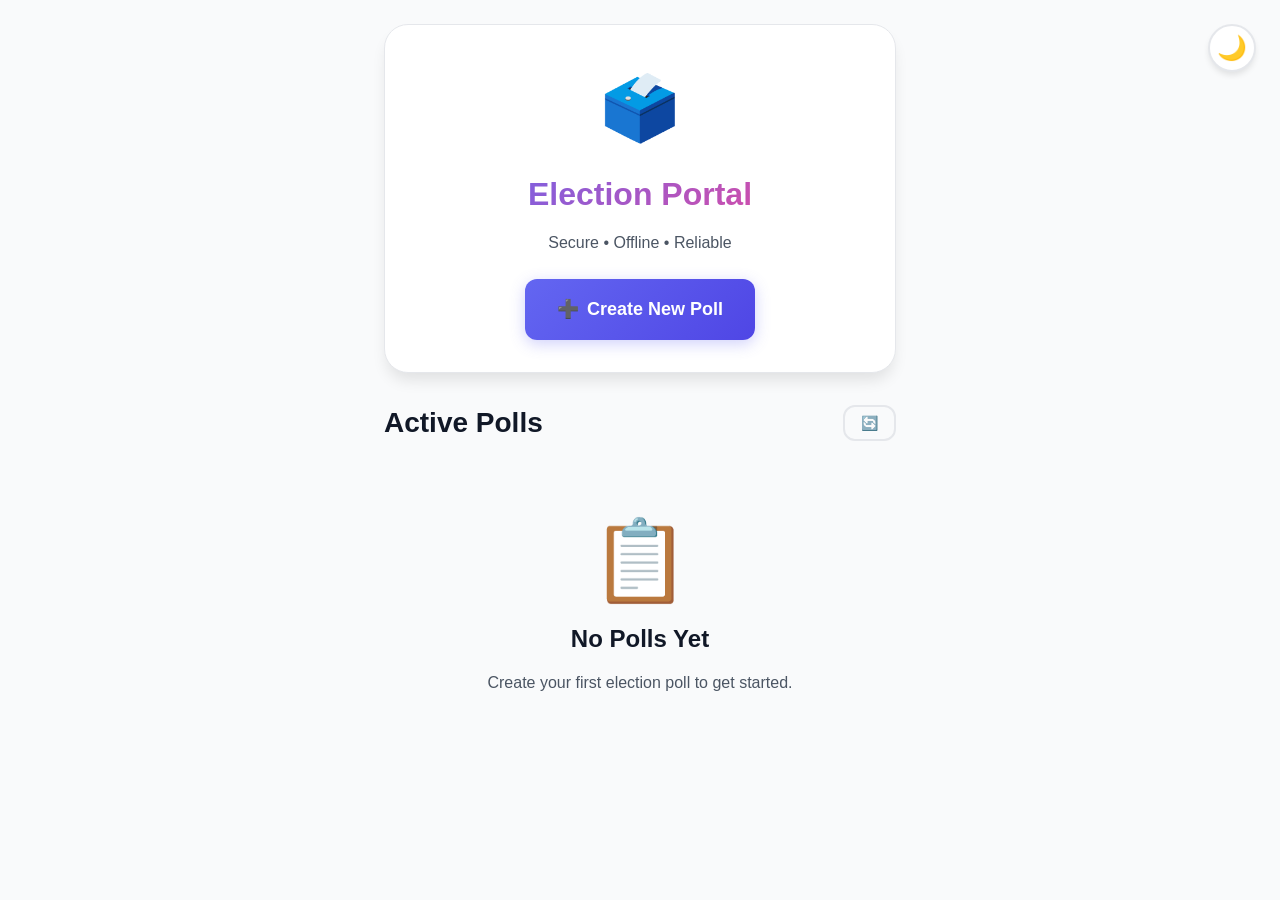
==== commit a1f5f282: "Update index.html" ====
--- a/index.html
+++ b/index.html
@@ -4,6 +4,7 @@
   <meta charset="UTF-8">
   <meta name="viewport" content="width=device-width, initial-scale=1.0, viewport-fit=cover">
   <meta name="theme-color" content="#6366f1">
+  <meta name="description" content="Secure Offline Voting Portal">
   <title>Election Portal - Home</title>
   <link rel="stylesheet" href="styles.css">
   <link rel="preconnect" href="https://fonts.googleapis.com">
@@ -17,14 +18,19 @@
         Election Portal
       </h1>
       <p style="color: var(--text-secondary);">Secure • Offline • Reliable</p>
-      <a href="create.html" class="btn btn-primary btn-lg" style="margin-top: var(--spacing-lg);">
-        <span>➕</span> Create New Poll
-      </a>
+      
+      <div style="margin-top: var(--spacing-lg);">
+        <a href="create.html" class="btn btn-primary btn-lg">
+          <span>➕</span> Create New Poll
+        </a>
+      </div>
     </header>
 
     <div style="display: flex; justify-content: space-between; align-items: center; margin-bottom: var(--spacing-lg);">
       <h2 style="margin: 0;">Active Polls</h2>
-      <button onclick="refreshPolls()" class="btn btn-sm btn-outline" title="Refresh">🔄</button>
+      <button onclick="refreshPolls()" class="btn btn-sm btn-outline" title="Refresh">
+        🔄
+      </button>
     </div>
 
     <div id="polls-container">
@@ -59,7 +65,7 @@
     </div>
   </div>
 
-  <!-- Password Modal (for Start / Result / Delete) -->
+  <!-- Password Modal -->
   <div id="password-modal" class="modal-overlay">
     <div class="modal-dialog">
       <div class="modal-header">
@@ -71,6 +77,7 @@
         <input type="password" id="master-password" class="form-input" 
                placeholder="Enter master password" autocomplete="off"
                onkeypress="if(event.key==='Enter') confirmAction()">
+        <span class="form-hint">Password set during poll creation</span>
       </div>
       <div style="display: flex; gap: var(--spacing-md); justify-content: flex-end;">
         <button class="btn btn-outline" onclick="closeModal('password-modal')">Cancel</button>
@@ -85,7 +92,7 @@
   <script src="notifications.js"></script>
   <script src="theme.js"></script>
   <script>
-    let currentAction = null; // { pollId, type: 'start' | 'result' | 'delete' }
+    let currentAction = null;   // { pollId, type: 'start' | 'result' | 'delete' }
 
     async function loadPolls() {
       try {
@@ -117,45 +124,62 @@
           const statusBadge = `<span class="badge badge-${poll.status}">${poll.status}</span>`;
           const candidateCount = poll.candidates?.length || 0;
           const voterCount = poll.votedCombos?.length || 0;
-          const registrationEnabled = poll.enableRegistration ? '🔒 Reg. ON' : '🔓 Open';
+          const regInfo = poll.registrationRequired 
+            ? `🔒 Reg required` 
+            : `🔓 Open voting`;
 
           let actionButtons = '';
+
           if (poll.status === 'pending') {
             actionButtons = `
-              <button class="btn btn-primary btn-sm" onclick="event.stopPropagation(); openActionModal('${poll.id}','start')">▶️ Start</button>
-              <button class="btn btn-outline btn-sm" style="color: var(--danger);" onclick="event.stopPropagation(); openActionModal('${poll.id}','delete')">🗑️ Delete</button>
+              <button class="btn btn-primary btn-sm" onclick="event.stopPropagation(); openActionModal('${poll.id}', 'start')">
+                ▶️ Start
+              </button>
+              <button class="btn btn-danger btn-sm" onclick="event.stopPropagation(); openActionModal('${poll.id}', 'delete')" title="Delete poll">
+                🗑️
+              </button>
             `;
           } else if (poll.status === 'active') {
             actionButtons = `
-              <button class="btn btn-success btn-sm" onclick="event.stopPropagation(); openVoting('${poll.id}')">🗳️ Voting</button>
+              <button class="btn btn-success btn-sm" onclick="event.stopPropagation(); openVoting('${poll.id}')">
+                🗳️ Open Voting
+              </button>
             `;
           } else if (poll.status === 'ended') {
             actionButtons = `
-              <button class="btn btn-primary btn-sm" onclick="event.stopPropagation(); openResults('${poll.id}')">📊 Results</button>
-              <button class="btn btn-outline btn-sm" style="color: var(--danger);" onclick="event.stopPropagation(); openActionModal('${poll.id}','delete')">🗑️ Delete</button>
+              <button class="btn btn-primary btn-sm" onclick="event.stopPropagation(); openResults('${poll.id}')">
+                📊 Results
+              </button>
+              <button class="btn btn-danger btn-sm" onclick="event.stopPropagation(); openActionModal('${poll.id}', 'delete')" title="Delete poll">
+                🗑️
+              </button>
             `;
           }
 
           return `
-            <div class="card" style="cursor: pointer;">
+            <div class="card" style="position: relative;">
               <div class="card-header">
                 <div>
-                  <h3 style="margin:0;">${escapeHtml(poll.postName)}</h3>
+                  <h3 style="margin: 0;">${escapeHtml(poll.postName)}</h3>
                   ${statusBadge}
+                  <span style="font-size:0.75rem; margin-left:8px; color: var(--text-secondary);">${regInfo}</span>
                 </div>
-                <div style="font-size:0.75rem; color: var(--text-secondary);">${registrationEnabled}</div>
+                <div style="font-size: 0.875rem; color: var(--text-secondary);">
+                  ${Utils.formatDate(poll.createdAt)}
+                </div>
               </div>
-              <div style="margin-bottom:8px; color: var(--text-secondary);">
-                👥 ${candidateCount} | ✅ ${voterCount} votes
+              <div style="margin-bottom: var(--spacing-md); color: var(--text-secondary);">
+                <span>👥 ${candidateCount} Candidates</span>
+                <span style="margin-left: var(--spacing-lg);">✅ ${voterCount} Votes</span>
               </div>
-              <div style="display:flex; gap:8px; flex-wrap:wrap;">
+              <div style="display: flex; gap: var(--spacing-sm); flex-wrap: wrap;">
                 ${actionButtons}
               </div>
             </div>
           `;
         }).join('');
       } catch (error) {
-        console.error(error);
+        console.error('Error loading polls:', error);
         notifications.error('Failed to load polls');
       }
     }
@@ -168,67 +192,86 @@
       window.location.href = `results.html?pollId=${pollId}`;
     }
 
-    function openActionModal(pollId, type) {
-      currentAction = { pollId, type };
+    function openActionModal(pollId, actionType) {
+      currentAction = { pollId, actionType };
       document.getElementById('master-password').value = '';
       document.getElementById('password-modal-title').textContent = 
-        type === 'start' ? '🔐 Start Poll' : 
-        type === 'delete' ? '🔐 Delete Poll' : '🔐 View Results';
+        actionType === 'start' ? '🔐 Start Poll' : 
+        actionType === 'delete' ? '🗑️ Delete Poll' : '🔐 View Results';
       showModal('password-modal');
-      document.getElementById('master-password').focus();
+      setTimeout(() => document.getElementById('master-password').focus(), 100);
     }
 
     async function confirmAction() {
       const password = document.getElementById('master-password').value;
-      if (!password) { notifications.warning('Enter password'); return; }
+      if (!password) {
+        notifications.warning('Please enter password');
+        return;
+      }
+
       try {
         const poll = await db.getPoll(currentAction.pollId);
-        if (!poll) { notifications.error('Poll not found'); return; }
-        const valid = await cryptoManager.verifyPassword(password, poll.masterPasswordHash);
-        if (!valid) {
+        if (!poll) {
+          notifications.error('Poll not found');
+          return;
+        }
+
+        const isValid = await cryptoManager.verifyPassword(password, poll.masterPasswordHash);
+        if (!isValid) {
           notifications.error('Incorrect password');
           document.getElementById('master-password').classList.add('form-error');
           setTimeout(() => document.getElementById('master-password').classList.remove('form-error'), 1000);
           return;
         }
+
         closeModal('password-modal');
-        if (currentAction.type === 'start') await handleStartPoll(poll);
-        else if (currentAction.type === 'result') openResults(poll.id);
-        else if (currentAction.type === 'delete') await handleDeletePoll(poll);
+
+        if (currentAction.actionType === 'start') {
+          const allPolls = await db.getPolls();
+          const activePoll = allPolls.find(p => p.status === 'active' && p.id !== poll.id);
+          if (activePoll) {
+            notifications.warning(`Another poll "${activePoll.postName}" is already active. End it first.`);
+            return;
+          }
+          poll.status = 'active';
+          poll.startedAt = Date.now();
+          await db.savePoll(poll);
+          notifications.success(`Poll "${poll.postName}" started!`);
+          Utils.playSound('success');
+          await loadPolls();
+        }
+        else if (currentAction.actionType === 'delete') {
+          if (poll.status === 'active') {
+            notifications.error('Cannot delete an active poll.');
+            return;
+          }
+          const confirmed = await Utils.confirmAction(`Delete poll "${poll.postName}"? This cannot be undone.`);
+          if (confirmed) {
+            await db.deletePoll(poll.id);
+            notifications.success('Poll deleted');
+            await loadPolls();
+          }
+        }
+        else if (currentAction.actionType === 'result') {
+          openResults(poll.id);
+        }
       } catch (error) {
-        console.error(error);
-        notifications.error('Error');
+        console.error('Error:', error);
+        notifications.error('An error occurred');
       }
     }
 
-    async function handleStartPoll(poll) {
-      const allPolls = await db.getPolls();
-      if (allPolls.some(p => p.status === 'active' && p.id !== poll.id)) {
-        notifications.warning('Another poll is active. End it first.');
-        return;
-      }
-      poll.status = 'active';
-      poll.startedAt = Date.now();
-      await db.savePoll(poll);
-      notifications.success(`Poll "${poll.postName}" started!`);
-      Utils.playSound('success');
-      loadPolls();
-    }
-
-    async function handleDeletePoll(poll) {
-      if (!confirm(`Delete poll "${poll.postName}" permanently? This cannot be undone.`)) return;
-      await db.deletePoll(poll.id);
-      notifications.success('Poll deleted');
-      loadPolls();
-    }
-
-    function showModal(id) { document.getElementById(id).classList.add('active'); }
-    function closeModal(id) { document.getElementById(id).classList.remove('active'); }
+    function showModal(id) {
+      document.getElementById(id).classList.add('active');
+    }
+    function closeModal(id) {
+      document.getElementById(id).classList.remove('active');
+    }
 
     async function refreshPolls() {
       db.clearCache();
       await loadPolls();
-      notifications.info('Refreshed');
+      notifications.info('Polls refreshed');
     }
 
     function escapeHtml(text) {
@@ -237,17 +280,20 @@
       return div.innerHTML;
     }
 
-    document.getElementById('confirm-password-btn').addEventListener('click', confirmAction);
-
+    // Close modal on overlay click
     document.getElementById('password-modal').addEventListener('click', (e) => {
       if (e.target === e.currentTarget) closeModal('password-modal');
     });
 
+    document.getElementById('confirm-password-btn').addEventListener('click', confirmAction);
+
     document.addEventListener('keydown', (e) => {
       if (e.key === 'Escape') closeModal('password-modal');
     });
 
+    // Auto-refresh every 30 seconds
     setInterval(refreshPolls, 30000);
+
     loadPolls();
   </script>
 </body>
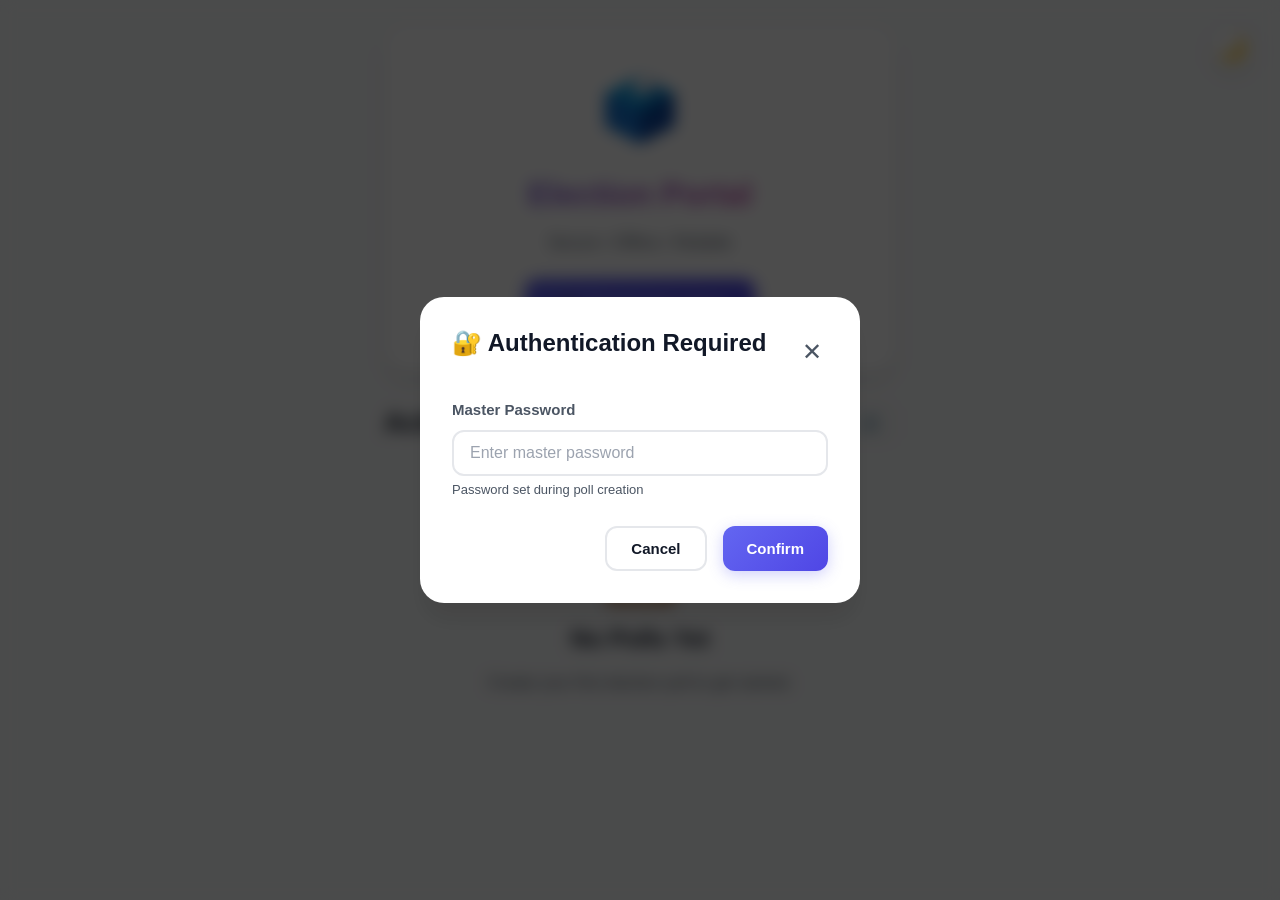
==== commit 0e68d147: "Update index.html" ====
--- a/index.html
+++ b/index.html
@@ -151,7 +151,7 @@
                 📊 Results
               </button>
               <button class="btn btn-danger btn-sm" onclick="event.stopPropagation(); openActionModal('${poll.id}', 'delete')" title="Delete poll">
-                🗑️
+                ❌
               </button>
             `;
           }
@@ -197,7 +197,7 @@
       document.getElementById('master-password').value = '';
       document.getElementById('password-modal-title').textContent = 
         actionType === 'start' ? '🔐 Start Poll' : 
-        actionType === 'delete' ? '🗑️ Delete Poll' : '🔐 View Results';
+        actionType === 'delete' ? '❌ Delete Poll' : '🔐 View Results';
       showModal('password-modal');
       setTimeout(() => document.getElementById('master-password').focus(), 100);
     }
--- a/styles.css
+++ b/styles.css
@@ -685,4 +685,66 @@
   outline: 3px solid var(--primary);
   outline-offset: 2px;
 }
-
+/* Wider class input in create form (already handled inline, but ensure flexibility) */
+.form-input {
+  width: 100%;
+}
+
+/* Roll number input – hide spinners */
+input[type="number"]::-webkit-inner-spin-button,
+input[type="number"]::-webkit-outer-spin-button {
+  -webkit-appearance: none;
+  margin: 0;
+}
+input[type="number"] {
+  -moz-appearance: textfield;
+}
+
+/* Better tag wrapping */
+.class-tag {
+  white-space: nowrap;
+  margin-bottom: 4px;
+}
+/* Enhanced Modal Centering */
+.modal-overlay {
+  display: flex;
+  align-items: center;
+  justify-content: center;
+}
+
+/* Smoother transitions */
+.modal-dialog {
+  animation: modalIn 0.25s cubic-bezier(0.4, 0, 0.2, 1);
+}
+
+@keyframes modalIn {
+  from {
+    opacity: 0;
+    transform: scale(0.9) translateY(20px);
+  }
+  to {
+    opacity: 1;
+    transform: scale(1) translateY(0);
+  }
+}
+
+/* Ensure all images inside modals are crisp */
+.modal-dialog img {
+  image-rendering: -webkit-optimize-contrast;
+  image-rendering: crisp-edges;
+}
+
+/* Fix for delete button – use a cross instead of emoji */
+.btn-delete {
+  background: none;
+  border: 1px solid var(--danger);
+  color: var(--danger);
+  padding: 4px 10px;
+  border-radius: 4px;
+  font-size: 1rem;
+  cursor: pointer;
+}
+.btn-delete:hover {
+  background: var(--danger);
+  color: white;
+}
